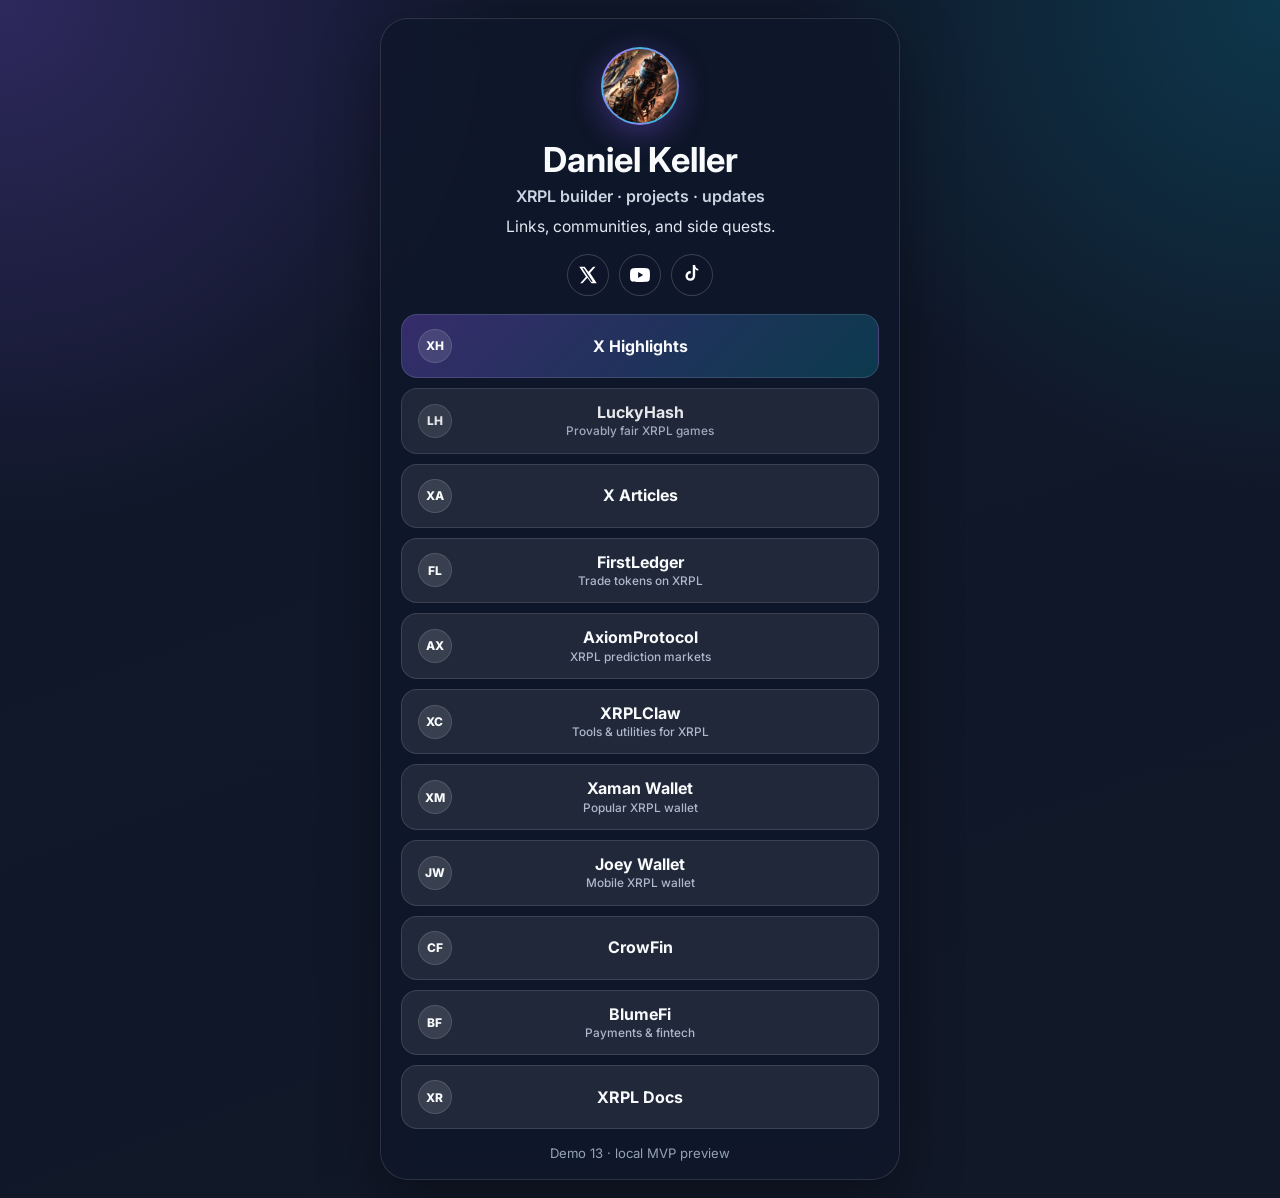
==== daniel/index.html @ a9a1c055 "Add /daniel redirect to /lnk/daniel" ====
<!doctype html>
<html lang="en">
<head>
  <meta charset="utf-8">
  <meta http-equiv="refresh" content="0; url=/lnk/daniel/">
  <meta name="viewport" content="width=device-width, initial-scale=1">
  <title>Redirecting…</title>
  <link rel="canonical" href="https://xrpl.social/lnk/daniel/">
  <script>window.location.replace('/lnk/daniel/');</script>
  <style>body{font-family:system-ui,sans-serif;background:#0f172a;color:#fff;display:grid;place-items:center;min-height:100vh;margin:0}a{color:#93c5fd}</style>
</head>
<body>
  <p>Redirecting to <a href="/lnk/daniel/">/lnk/daniel/</a>…</p>
</body>
</html>
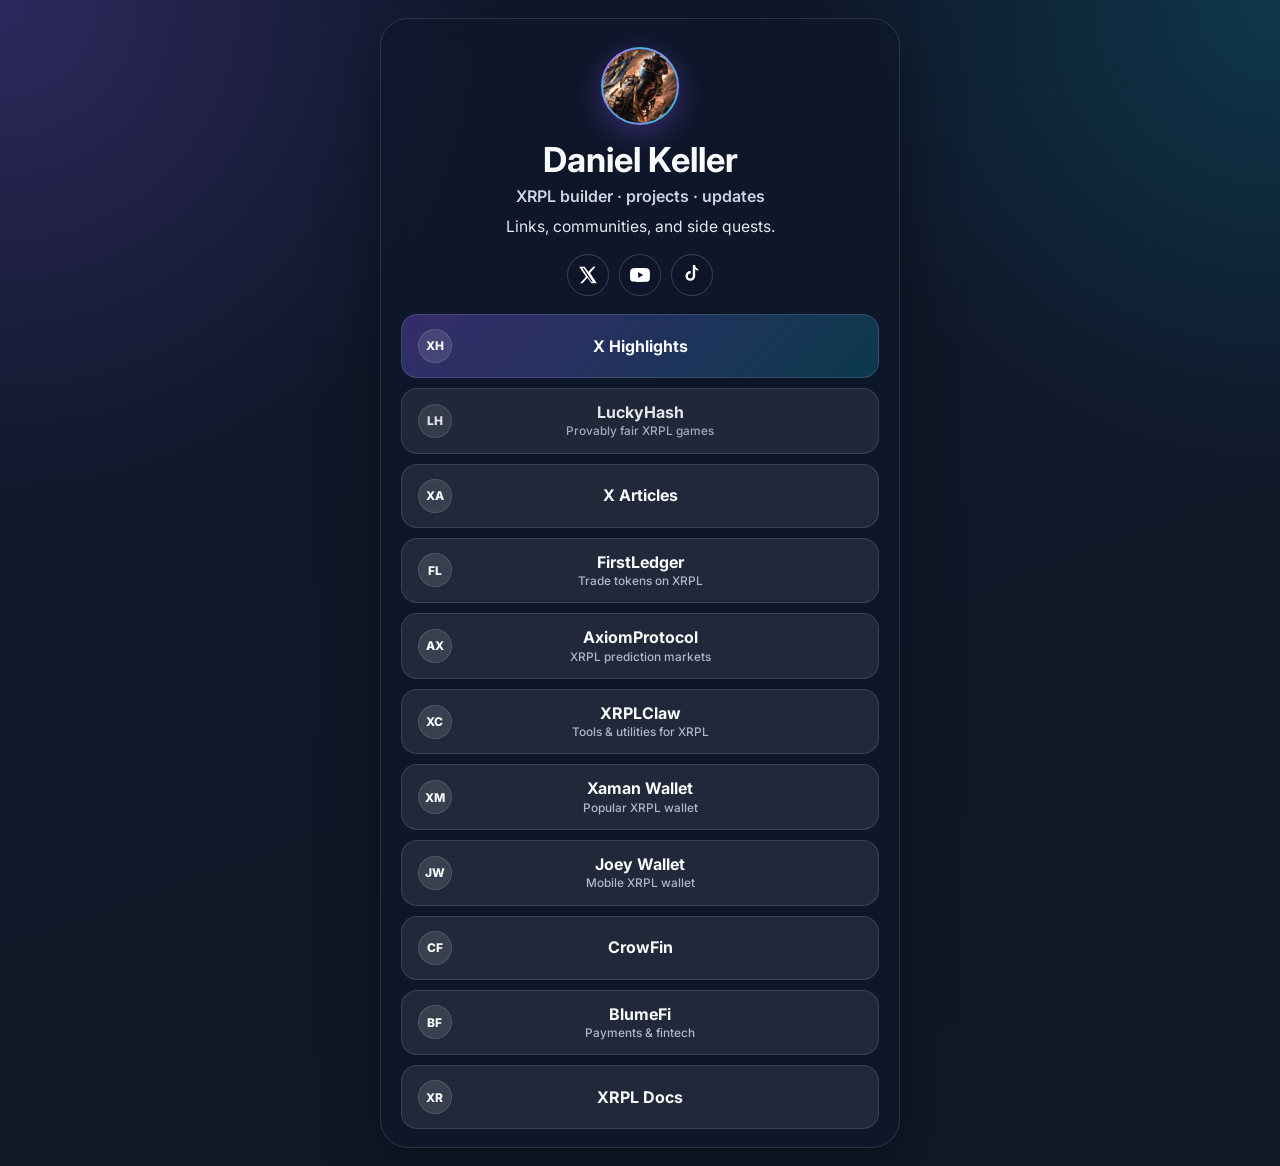
==== commit bee91ec8: "Remove demo footer and add favicon for Daniel hub" ====
--- a/daniel/index.html
+++ b/daniel/index.html
@@ -4,8 +4,19 @@
   <meta charset="utf-8">
   <meta http-equiv="refresh" content="0; url=/lnk/daniel/">
   <meta name="viewport" content="width=device-width, initial-scale=1">
-  <title>Redirecting…</title>
-  <link rel="canonical" href="https://xrpl.social/lnk/daniel/">
+  <title>Daniel Keller — XRPL builder</title>
+  <link rel="icon" type="image/png" href="/lnk/daniel/assets/favicon.png">
+  <meta name="description" content="XRPL builder · projects · updates">
+  <meta property="og:title" content="Daniel Keller — XRPL builder">
+  <meta property="og:description" content="XRPL builder · projects · updates">
+  <meta property="og:type" content="website">
+  <meta property="og:url" content="https://xrpl.social/daniel/">
+  <meta property="og:image" content="https://xrpl.social/lnk/daniel/assets/preview.jpg">
+  <meta name="twitter:card" content="summary_large_image">
+  <meta name="twitter:title" content="Daniel Keller — XRPL builder">
+  <meta name="twitter:description" content="XRPL builder · projects · updates">
+  <meta name="twitter:image" content="https://xrpl.social/lnk/daniel/assets/preview.jpg">
+  <link rel="canonical" href="https://xrpl.social/daniel/">
   <script>window.location.replace('/lnk/daniel/');</script>
   <style>body{font-family:system-ui,sans-serif;background:#0f172a;color:#fff;display:grid;place-items:center;min-height:100vh;margin:0}a{color:#93c5fd}</style>
 </head>
